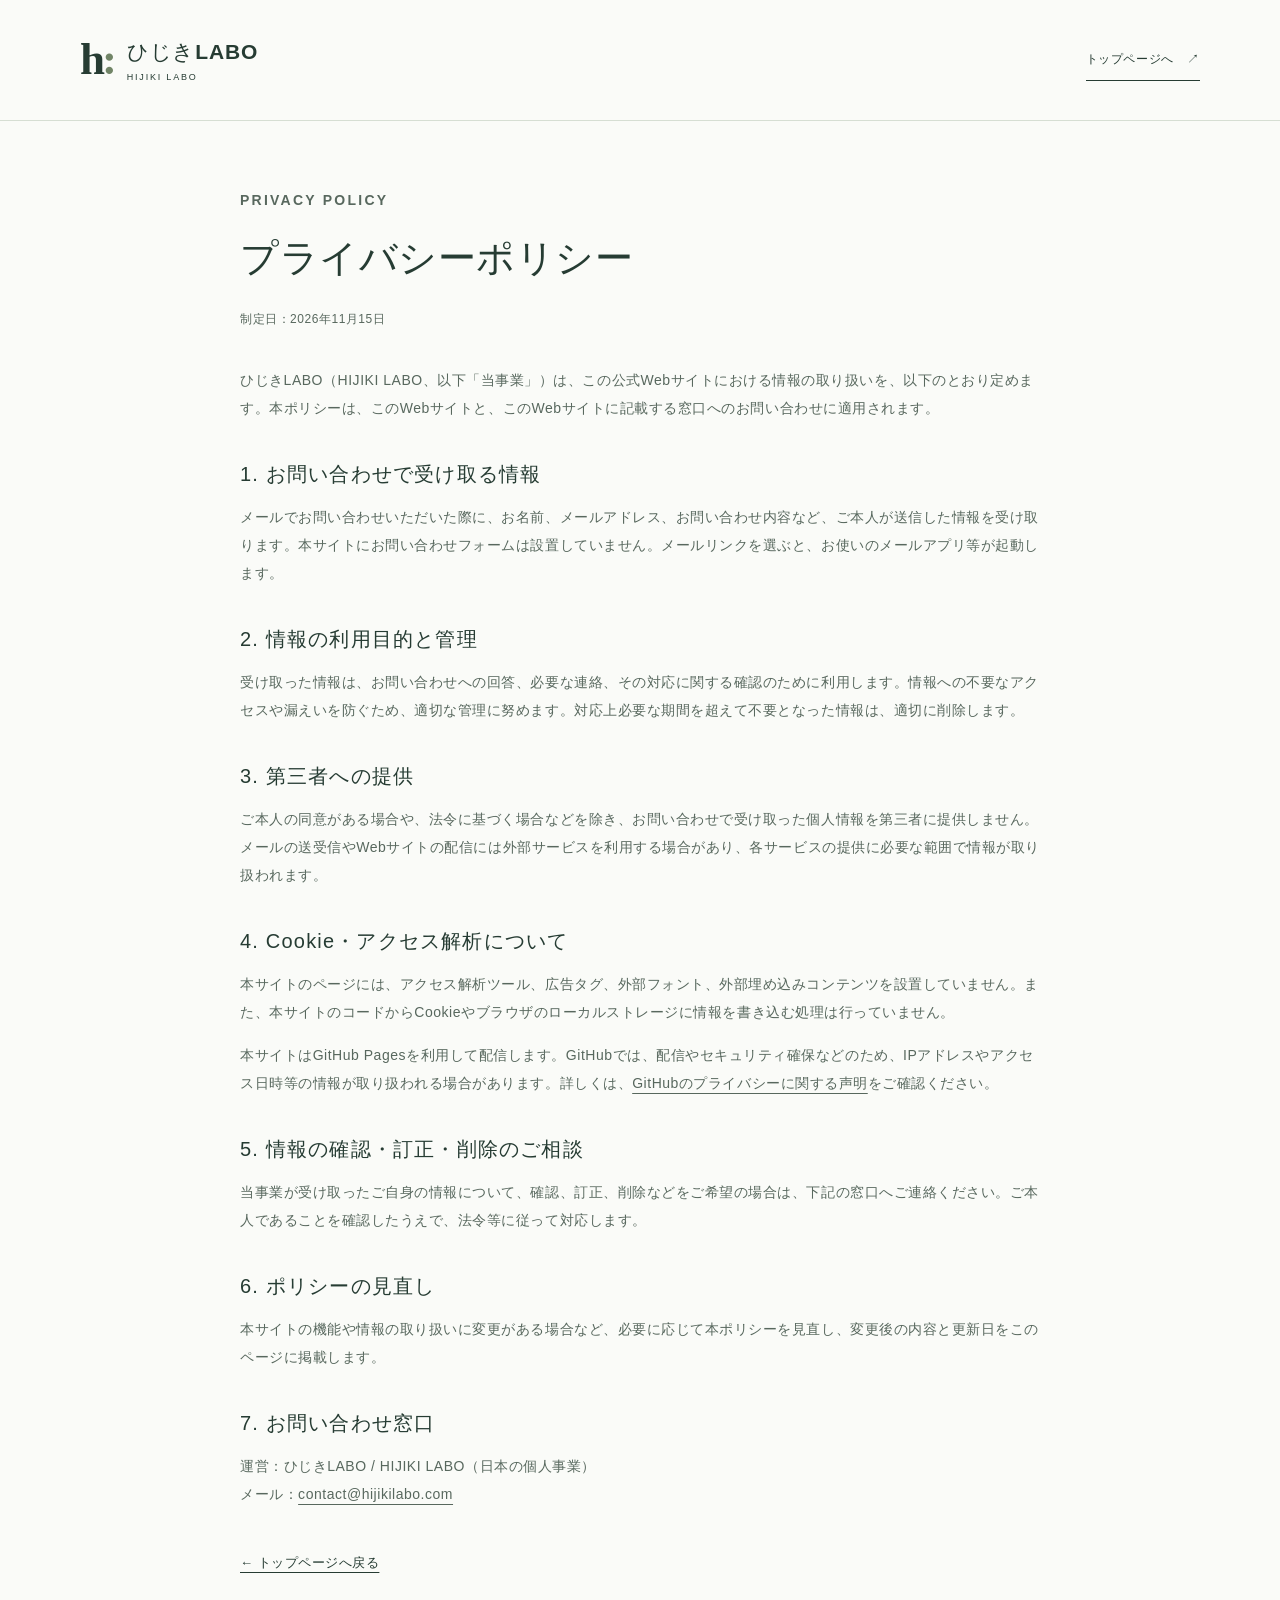
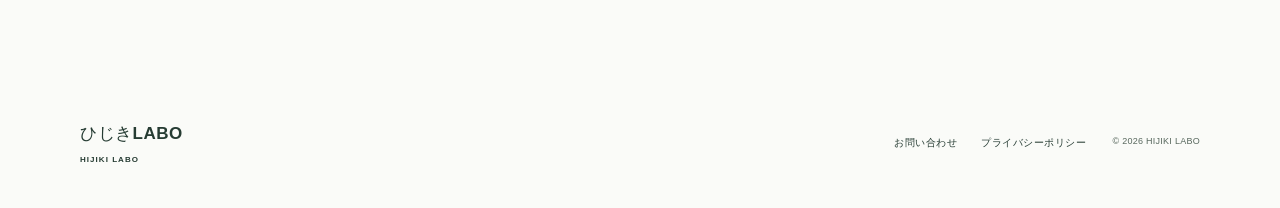
==== privacy.html @ 4cdedfa7 "Add official HIJIKI LABO website and manual Pages publishing" ====
<!doctype html>
<html lang="ja">
  <head>
    <meta charset="utf-8" />
    <meta name="viewport" content="width=device-width, initial-scale=1" />
    <meta name="color-scheme" content="light" />
    <title>プライバシーポリシー | ひじきLABO / HIJIKI LABO</title>
    <meta
      name="description"
      content="ひじきLABO公式Webサイトにおける、お問い合わせ情報、Cookie、アクセス解析の取り扱いについてご案内します。"
    />
    <link rel="canonical" href="https://hijikilabo.com/privacy.html" />
    <meta property="og:type" content="website" />
    <meta property="og:locale" content="ja_JP" />
    <meta property="og:site_name" content="ひじきLABO / HIJIKI LABO" />
    <meta property="og:title" content="プライバシーポリシー | ひじきLABO" />
    <meta
      property="og:description"
      content="公式Webサイトとお問い合わせ情報の取り扱いについて。"
    />
    <meta property="og:url" content="https://hijikilabo.com/privacy.html" />
    <meta property="og:image" content="https://hijikilabo.com/assets/og.png" />
    <link rel="icon" href="favicon.svg" type="image/svg+xml" />
    <link rel="stylesheet" href="assets/css/style.css" />
  </head>
  <body>
    <a class="skip-link" href="#main">本文へスキップ</a>
    <div class="document-header">
      <header class="site-header wrap">
        <a class="brand" href="./" aria-label="ひじきLABO トップページ"
          ><span class="brand-symbol" aria-hidden="true">h<span>:</span></span
          ><span>ひじきLABO<small>HIJIKI LABO</small></span></a
        >
        <nav aria-label="メインナビゲーション">
          <a href="./">トップページへ <span aria-hidden="true">↗</span></a>
        </nav>
      </header>
    </div>
    <main class="document wrap" id="main" tabindex="-1">
      <p class="eyebrow">PRIVACY POLICY</p>
      <h1>プライバシーポリシー</h1>
      <p class="updated">
        制定日：<time datetime="2026-11-15">2026年11月15日</time>
      </p>
      <p>
        ひじきLABO（HIJIKI
        LABO、以下「当事業」）は、この公式Webサイトにおける情報の取り扱いを、以下のとおり定めます。本ポリシーは、このWebサイトと、このWebサイトに記載する窓口へのお問い合わせに適用されます。
      </p>
      <h2>1. お問い合わせで受け取る情報</h2>
      <p>
        メールでお問い合わせいただいた際に、お名前、メールアドレス、お問い合わせ内容など、ご本人が送信した情報を受け取ります。本サイトにお問い合わせフォームは設置していません。メールリンクを選ぶと、お使いのメールアプリ等が起動します。
      </p>
      <h2>2. 情報の利用目的と管理</h2>
      <p>
        受け取った情報は、お問い合わせへの回答、必要な連絡、その対応に関する確認のために利用します。情報への不要なアクセスや漏えいを防ぐため、適切な管理に努めます。対応上必要な期間を超えて不要となった情報は、適切に削除します。
      </p>
      <h2>3. 第三者への提供</h2>
      <p>
        ご本人の同意がある場合や、法令に基づく場合などを除き、お問い合わせで受け取った個人情報を第三者に提供しません。メールの送受信やWebサイトの配信には外部サービスを利用する場合があり、各サービスの提供に必要な範囲で情報が取り扱われます。
      </p>
      <h2>4. Cookie・アクセス解析について</h2>
      <p>
        本サイトのページには、アクセス解析ツール、広告タグ、外部フォント、外部埋め込みコンテンツを設置していません。また、本サイトのコードからCookieやブラウザのローカルストレージに情報を書き込む処理は行っていません。
      </p>
      <p>
        本サイトはGitHub Pagesを利用して配信します。GitHubでは、配信やセキュリティ確保などのため、IPアドレスやアクセス日時等の情報が取り扱われる場合があります。詳しくは、<a href="https://docs.github.com/ja/site-policy/privacy-policies/github-general-privacy-statement">GitHubのプライバシーに関する声明</a>をご確認ください。
      </p>
      <h2>5. 情報の確認・訂正・削除のご相談</h2>
      <p>
        当事業が受け取ったご自身の情報について、確認、訂正、削除などをご希望の場合は、下記の窓口へご連絡ください。ご本人であることを確認したうえで、法令等に従って対応します。
      </p>
      <h2>6. ポリシーの見直し</h2>
      <p>
        本サイトの機能や情報の取り扱いに変更がある場合など、必要に応じて本ポリシーを見直し、変更後の内容と更新日をこのページに掲載します。
      </p>
      <h2>7. お問い合わせ窓口</h2>
      <p>
        運営：ひじきLABO / HIJIKI LABO（日本の個人事業）<br />メール：<a
          href="mailto:contact@hijikilabo.com"
          >contact@hijikilabo.com</a
        >
      </p>
      <a class="back-link" href="./">← トップページへ戻る</a>
    </main>
    <footer class="site-footer wrap">
      <a class="footer-brand" href="./"
        >ひじきLABO <small>HIJIKI LABO</small></a
      >
      <div class="footer-links">
        <a href="mailto:contact@hijikilabo.com">お問い合わせ</a
        ><a href="privacy.html" aria-current="page">プライバシーポリシー</a>
      </div>
      <small class="copyright">© 2026 HIJIKI LABO</small>
    </footer>
  </body>
</html>
---- assets/css/style.css ----
:root {
  --paper: #fafbf8;
  --white: #fff;
  --ink: #263c33;
  --muted: #58685e;
  --green: #466451;
  --line: #d6ded3;
  --wash: #eef2e9;
  --max: 1120px;
  font-family:
    -apple-system, BlinkMacSystemFont, "Hiragino Kaku Gothic ProN",
    "Hiragino Sans", "Yu Gothic", Meiryo, sans-serif;
  color: var(--ink);
  background: var(--paper);
  font-synthesis: none;
  text-rendering: optimizeLegibility;
}
* {
  box-sizing: border-box;
}
html {
  scroll-behavior: smooth;
  scroll-padding-top: 28px;
}
body {
  margin: 0;
  font-size: 15px;
  line-height: 1.95;
  letter-spacing: 0.035em;
}
a {
  color: inherit;
  text-underline-offset: 5px;
}
a:hover {
  color: #345840;
}
a:focus-visible {
  outline: 3px solid #466451;
  outline-offset: 6px;
  border-radius: 2px;
}
h1,
h2,
h3,
p {
  margin: 0;
}
h1,
h2,
h3 {
  font-weight: 500;
}
h2 {
  font-size: clamp(25px, 3vw, 36px);
  line-height: 1.65;
  letter-spacing: 0.06em;
}
h3 {
  font-size: 21px;
  line-height: 1.7;
}
.wrap {
  width: min(var(--max), calc(100% - 96px));
  margin-inline: auto;
}
.muted {
  color: var(--muted);
}
.eyebrow {
  font-size: 11px;
  font-weight: 600;
  letter-spacing: 0.16em;
  line-height: 1.6;
}
.skip-link {
  position: absolute;
  top: 12px;
  left: 16px;
  z-index: 10;
  padding: 8px 16px;
  background: var(--ink);
  color: white;
  transform: translateY(-180%);
}
.skip-link:focus {
  transform: none;
  color: white;
}
.site-header {
  min-height: 120px;
  display: flex;
  align-items: center;
  justify-content: space-between;
  gap: 30px;
}
.brand {
  display: flex;
  align-items: center;
  gap: 13px;
  text-decoration: none;
  font-size: 21px;
  font-weight: 600;
  line-height: 1.4;
  letter-spacing: 0.04em;
}
.brand small {
  display: block;
  font-size: 9px;
  letter-spacing: 0.2em;
  margin-top: 5px;
  font-weight: 500;
}
.brand-symbol {
  font-family: Georgia, serif;
  font-size: 45px;
  line-height: 1;
  letter-spacing: -0.07em;
}
.brand-symbol span {
  color: #718567;
}
.site-header nav {
  display: flex;
  align-items: center;
  gap: 30px;
  font-size: 12px;
}
.site-header nav a {
  text-decoration: none;
}
.site-header nav a:last-child {
  padding: 9px 0;
  border-bottom: 1px solid var(--ink);
}
.site-header nav span {
  margin-left: 10px;
}
.hero {
  position: relative;
  padding-top: 85px;
  display: grid;
  grid-template-columns: 1.2fr 1fr;
  column-gap: 30px;
}
.hero-copy {
  padding-bottom: 85px;
  position: relative;
  z-index: 1;
}
.hero .eyebrow {
  display: flex;
  align-items: center;
  gap: 10px;
}
.status-dot {
  width: 6px;
  height: 6px;
  border-radius: 50%;
  background: #6c805b;
}
.hero h1 {
  font-size: clamp(38px, 4.9vw, 62px);
  letter-spacing: 0.055em;
  line-height: 1.55;
  margin: 30px 0 23px;
  font-weight: 500;
  white-space: nowrap;
}
.period {
  color: #6d805e;
}
.hero-description {
  font-size: 14px;
  line-height: 2.15;
  color: var(--muted);
}
.text-link {
  display: inline-flex;
  align-items: center;
  gap: 46px;
  text-decoration: none;
  padding: 15px 0 8px;
  border-bottom: 1px solid #99a590;
  margin-top: 24px;
  font-size: 12px;
}
.hero-art {
  position: relative;
  height: 390px;
  align-self: center;
  margin-top: -38px;
  background: radial-gradient(
    ellipse at center,
    #e7eddf 0%,
    #f1f4ec 46%,
    transparent 72%
  );
  overflow: hidden;
}
.art-grid {
  position: absolute;
  inset: 25px;
  background-image:
    linear-gradient(#536d4420 1px, transparent 1px),
    linear-gradient(90deg, #536d4420 1px, transparent 1px);
  background-size: 34px 34px;
  mask-image: radial-gradient(ellipse, #000, transparent 69%);
}
.orbit {
  position: absolute;
  border: 1px solid #aebda6;
  border-radius: 50%;
  width: 280px;
  height: 280px;
  top: 44px;
  left: 50%;
  transform: translateX(-50%);
}
.orbit-two {
  width: 204px;
  height: 204px;
  top: 82px;
  border-color: #b3c0a9;
}
.art-core {
  position: absolute;
  inset: 0;
  display: flex;
  justify-content: center;
  align-items: center;
  font-family: Georgia, serif;
  font-size: 114px;
  letter-spacing: -0.075em;
  padding-bottom: 32px;
  color: #4c6542;
}
.art-core span {
  color: #7e906b;
}
.art-dot {
  position: absolute;
  width: 12px;
  height: 12px;
  border-radius: 50%;
  background: #708360;
}
.dot-one {
  top: 89px;
  left: calc(50% + 95px);
}
.dot-two {
  top: 282px;
  left: calc(50% - 102px);
  width: 8px;
  height: 8px;
  background: #a3b298;
}
.art-label {
  position: absolute;
  bottom: 52px;
  left: 0;
  right: 0;
  text-align: center;
  font-size: 9px;
  letter-spacing: 0.22em;
  color: var(--green);
}
.art-index {
  position: absolute;
  right: 14px;
  top: 14px;
  font-size: 8px;
  letter-spacing: 0.16em;
  color: var(--muted);
}
.hero-bottom {
  grid-column: 1/-1;
  display: flex;
  justify-content: space-between;
  padding: 20px 0;
  border-top: 1px solid var(--line);
  font-size: 10px;
  color: var(--muted);
}
.section {
  padding-top: 104px;
  padding-bottom: 104px;
  display: grid;
  grid-template-columns: 1fr 2.2fr;
  gap: 40px;
}
.section-label {
  padding-top: 13px;
  display: flex;
  align-items: baseline;
  gap: 16px;
}
.section-number {
  font-size: 10px;
  color: var(--muted);
}
.section-label .eyebrow {
  font-size: 10px;
}
.prose {
  max-width: 625px;
  margin-top: 28px;
  color: var(--muted);
  font-size: 14px;
}
.prose p + p {
  margin-top: 16px;
}
.business-info {
  margin: 38px 0 0;
  font-size: 12px;
}
.business-info > div {
  display: grid;
  grid-template-columns: 105px 1fr;
  gap: 16px;
  padding: 14px 0;
  border-bottom: 1px solid var(--line);
}
.business-info > div:first-child {
  border-top: 1px solid var(--line);
}
dt {
  color: var(--muted);
}
dd {
  margin: 0;
  overflow-wrap: anywhere;
}
dd a {
  text-decoration: none;
}
.activities {
  background: var(--wash);
  padding: 85px 0 92px;
}
.section-heading {
  display: flex;
  justify-content: space-between;
  align-items: flex-end;
  gap: 24px;
  margin-bottom: 48px;
}
.section-heading h2 {
  font-size: 29px;
  margin-top: 15px;
}
.section-heading > p {
  font-size: 12px;
  color: var(--muted);
}
.activity-list {
  display: grid;
  grid-template-columns: repeat(3, 1fr);
  gap: 38px;
}
.activity-list article {
  position: relative;
  padding-top: 21px;
  border-top: 1px solid #bdc9b6;
  padding-bottom: 42px;
}
.activity-number {
  font-size: 9px;
  letter-spacing: 0.13em;
  color: var(--muted);
}
.activity-list h3 {
  margin: 24px 0 16px;
}
.activity-list p {
  font-size: 13px;
  color: var(--muted);
  line-height: 2.05;
}
.activity-mark {
  position: absolute;
  bottom: 0;
  right: 0;
  font-size: 23px;
  color: var(--green);
}
.section-intro {
  margin-top: 25px;
  color: var(--muted);
  font-size: 14px;
}
.principles {
  margin-top: 34px;
}
.principles article {
  display: flex;
  gap: 24px;
  border-top: 1px solid var(--line);
  padding: 26px 0;
}
.principles article:last-child {
  padding-bottom: 0;
}
.principles article > span {
  font-size: 10px;
  color: var(--muted);
  padding-top: 6px;
}
.principles h3 {
  font-size: 17px;
  margin-bottom: 9px;
}
.principles p {
  color: var(--muted);
  font-size: 13px;
  max-width: 580px;
}
.contact {
  background: #e9eee3;
  border-top: 1px solid var(--line);
  border-bottom: 1px solid var(--line);
}
.contact-inner {
  text-align: center;
  padding: 70px 0 68px;
}
.contact h2 {
  font-size: 29px;
  margin: 14px 0 20px;
}
.contact-inner > p:not(.eyebrow) {
  color: var(--muted);
  font-size: 13px;
}
.email-link {
  display: inline-flex;
  align-items: center;
  justify-content: center;
  gap: 35px;
  text-decoration: none;
  border-bottom: 1px solid #9eaf92;
  font-size: clamp(18px, 3vw, 29px);
  letter-spacing: 0.015em;
  line-height: 1.6;
  padding: 17px 0 10px;
  margin: 3px 0 22px;
}
.email-link span {
  font-size: 24px;
}
.contact-inner p.contact-note {
  font-size: 10px;
  line-height: 1.9;
}
.mobile-break {
  display: none;
}
.site-footer {
  min-height: 132px;
  display: flex;
  align-items: center;
  justify-content: space-between;
  gap: 26px;
}
.footer-brand {
  font-size: 17px;
  font-weight: 600;
  text-decoration: none;
}
.footer-brand small {
  font-size: 8px;
  letter-spacing: 0.13em;
  display: block;
  margin-top: 2px;
}
.footer-links {
  display: flex;
  gap: 24px;
  font-size: 10px;
  margin-left: auto;
}
.footer-links a {
  text-decoration: none;
}
.copyright {
  color: var(--muted);
  font-size: 9px;
  letter-spacing: 0.03em;
}
.document {
  max-width: 800px;
  padding-block: 65px 100px;
}
.document .eyebrow {
  margin-bottom: 16px;
}
.document h1 {
  font-size: clamp(27px, 4vw, 38px);
  font-weight: 500;
  line-height: 1.5;
}
.document .updated {
  font-size: 12px;
  color: var(--muted);
  margin: 20px 0 35px;
}
.document h2 {
  font-size: 20px;
  margin: 36px 0 12px;
}
.document p,
.document li {
  font-size: 14px;
  line-height: 2;
  color: var(--muted);
}
.document p + p {
  margin-top: 15px;
}
.document ul {
  padding-left: 1.5em;
}
.document .back-link {
  display: inline-block;
  margin-top: 42px;
  font-size: 13px;
}
.document a {
  overflow-wrap: anywhere;
}
.document-header {
  border-bottom: 1px solid var(--line);
}
.error-page {
  min-height: 52vh;
}
.error-number {
  font-family: Georgia, serif;
  font-size: 85px;
  color: var(--green);
  letter-spacing: 0;
  line-height: 1.2;
  margin-bottom: 25px;
}
@media (min-width: 1500px) {
  .hero {
    padding-top: 100px;
  }
  .hero-copy {
    padding-bottom: 100px;
  }
}
@media (max-width: 900px) {
  .wrap {
    width: calc(100% - 64px);
  }
  .site-header nav {
    gap: 18px;
    font-size: 11px;
  }
  .hero {
    column-gap: 0;
    grid-template-columns: 1.25fr 1fr;
    padding-top: 65px;
  }
  .hero h1 {
    font-size: clamp(36px, 5.1vw, 49px);
  }
  .hero-art {
    height: 330px;
  }
  .orbit {
    width: 230px;
    height: 230px;
    top: 35px;
  }
  .orbit-two {
    width: 168px;
    height: 168px;
    top: 66px;
  }
  .art-core {
    font-size: 95px;
    padding-bottom: 29px;
  }
  .dot-one {
    top: 73px;
    left: calc(50% + 78px);
  }
  .dot-two {
    top: 229px;
    left: calc(50% - 85px);
  }
  .art-label {
    bottom: 40px;
    font-size: 8px;
  }
  .section {
    grid-template-columns: 1fr 3fr;
    gap: 25px;
  }
  .section-label {
    gap: 8px;
  }
  .section-label .eyebrow {
    font-size: 9px;
    letter-spacing: 0.1em;
  }
  .activity-list {
    gap: 26px;
  }
  .site-footer {
    flex-wrap: wrap;
    padding-block: 30px;
    gap: 20px;
  }
  .copyright {
    width: 100%;
    text-align: right;
  }
  .hero-description {
    font-size: 13px;
  }
}
@media (max-width: 640px) {
  body {
    font-size: 14px;
  }
  .wrap {
    width: calc(100% - 40px);
  }
  .site-header {
    min-height: 100px;
    align-items: flex-start;
    padding-top: 22px;
    gap: 14px;
    flex-wrap: wrap;
    padding-bottom: 17px;
  }
  .brand {
    font-size: 18px;
    gap: 10px;
  }
  .brand-symbol {
    font-size: 37px;
  }
  .brand small {
    font-size: 8px;
    margin-top: 4px;
  }
  .site-header nav {
    width: 100%;
    justify-content: space-between;
    gap: 12px;
    margin-top: 8px;
    font-size: 10px;
  }
  .site-header nav a:last-child {
    padding: 0;
    border: 0;
  }
  .site-header nav span {
    margin-left: 3px;
  }
  .hero {
    padding-top: 44px;
    grid-template-columns: 1fr;
    gap: 0;
  }
  .hero .eyebrow {
    font-size: 9px;
    letter-spacing: 0.12em;
  }
  .hero h1 {
    font-size: clamp(34px, 9vw, 54px);
    margin: 23px 0 21px;
    line-height: 1.6;
  }
  .hero-description {
    font-size: 12px;
    line-height: 2.2;
  }
  .desktop-break {
    display: none;
  }
  .hero-copy {
    padding-bottom: 0;
  }
  .text-link {
    font-size: 11px;
    margin-top: 16px;
    gap: 55px;
  }
  .hero-art {
    height: 245px;
    width: 100%;
    max-width: 340px;
    justify-self: center;
    margin: 25px 0 16px;
  }
  .orbit {
    width: 188px;
    height: 188px;
    top: 10px;
  }
  .orbit-two {
    width: 136px;
    height: 136px;
    top: 36px;
  }
  .art-core {
    font-size: 83px;
    padding-bottom: 38px;
  }
  .dot-one {
    top: 40px;
    left: calc(50% + 64px);
    width: 9px;
    height: 9px;
  }
  .dot-two {
    top: 172px;
    left: calc(50% - 69px);
    width: 6px;
    height: 6px;
  }
  .art-label {
    bottom: 21px;
  }
  .art-index {
    top: 1px;
    right: 0;
    font-size: 7px;
  }
  .hero-bottom {
    font-size: 8px;
    gap: 12px;
    padding: 16px 0;
    align-items: center;
  }
  .hero-bottom span:last-child {
    text-align: right;
    max-width: 155px;
  }
  .section {
    display: block;
    padding-block: 62px;
  }
  .section-label {
    padding: 0;
    margin-bottom: 27px;
    gap: 14px;
  }
  .section-label .eyebrow {
    font-size: 10px;
  }
  .section h2 {
    font-size: 26px;
  }
  .prose {
    font-size: 13px;
    margin-top: 24px;
  }
  .business-info {
    margin-top: 28px;
    font-size: 11px;
  }
  .business-info > div {
    grid-template-columns: 68px 1fr;
    gap: 12px;
  }
  .business-info .muted {
    display: block;
    font-size: 10px;
  }
  .activities {
    padding-block: 56px;
  }
  .section-heading {
    display: block;
    margin-bottom: 30px;
  }
  .section-heading h2 {
    font-size: 25px;
    margin-top: 12px;
  }
  .section-heading > p {
    margin-top: 16px;
    font-size: 12px;
  }
  .activity-list {
    grid-template-columns: 1fr;
    gap: 28px;
  }
  .activity-list article {
    padding: 19px 0 23px;
  }
  .activity-list h3 {
    font-size: 20px;
    margin: 16px 0 12px;
  }
  .activity-list h3 br {
    display: none;
  }
  .activity-list p {
    font-size: 12px;
    padding-right: 25px;
  }
  .activity-mark {
    bottom: 0;
    font-size: 20px;
  }
  .section-intro {
    font-size: 12px;
    line-height: 2;
  }
  .principles {
    margin-top: 27px;
  }
  .principles article {
    gap: 17px;
    padding: 22px 0;
  }
  .principles h3 {
    font-size: 16px;
  }
  .principles p {
    font-size: 12px;
  }
  .contact-inner {
    padding-block: 52px;
  }
  .contact h2 {
    font-size: 26px;
    margin: 13px 0 18px;
  }
  .mobile-break {
    display: block;
  }
  .email-link {
    font-size: clamp(16px, 4.8vw, 25px);
    gap: 15px;
    margin-top: 8px;
  }
  .email-link span {
    font-size: 21px;
  }
  .contact-inner p.contact-note {
    font-size: 10px;
  }
  .site-footer {
    min-height: 160px;
    gap: 24px;
    padding-block: 28px;
    align-items: flex-start;
  }
  .footer-brand {
    font-size: 16px;
  }
  .footer-links {
    font-size: 9px;
    display: flex;
    flex-direction: column;
    gap: 9px;
  }
  .copyright {
    font-size: 8px;
  }
  .document {
    padding-block: 44px 65px;
  }
  .document h1 {
    font-size: 26px;
  }
  .document h2 {
    font-size: 19px;
  }
  .document p,
  .document li {
    font-size: 13px;
  }
  .error-number {
    font-size: 70px;
  }
}
@media (prefers-reduced-motion: reduce) {
  html {
    scroll-behavior: auto;
  }
  *,
  *::before,
  *::after {
    animation: none !important;
    transition: none !important;
  }
}
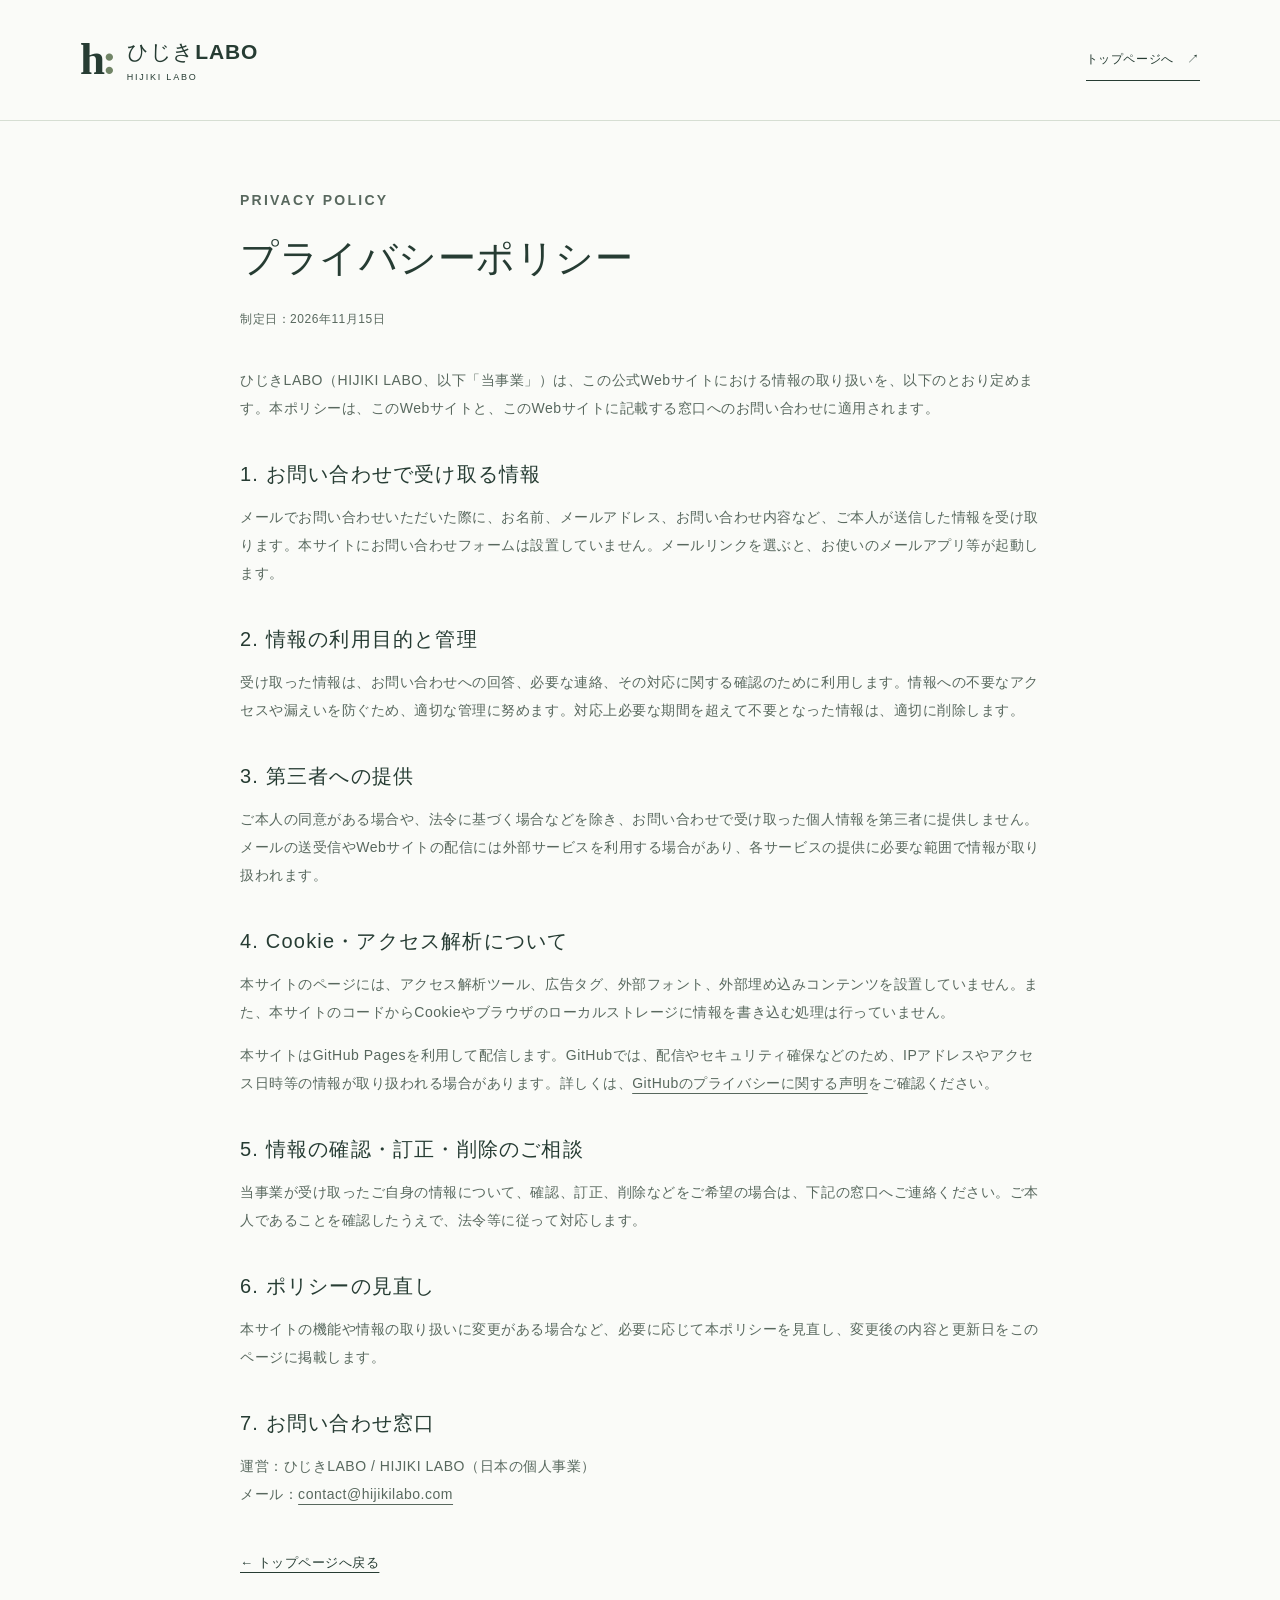
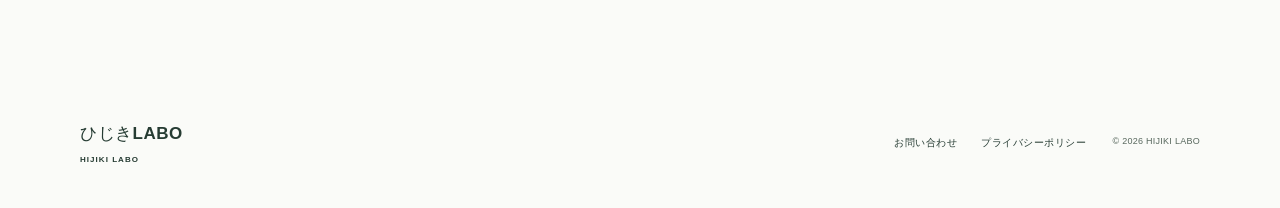
==== commit c3a521e1: "Keep privacy establishment date in readable page text" ====
--- a/privacy.html
+++ b/privacy.html
@@ -39,9 +39,7 @@
     <main class="document wrap" id="main" tabindex="-1">
       <p class="eyebrow">PRIVACY POLICY</p>
       <h1>プライバシーポリシー</h1>
-      <p class="updated">
-        制定日：<time datetime="2026-11-15">2026年11月15日</time>
-      </p>
+      <p class="updated">制定日：2026年11月15日</p>
       <p>
         ひじきLABO（HIJIKI
         LABO、以下「当事業」）は、この公式Webサイトにおける情報の取り扱いを、以下のとおり定めます。本ポリシーは、このWebサイトと、このWebサイトに記載する窓口へのお問い合わせに適用されます。
--- a/assets/css/style.css
+++ b/assets/css/style.css
@@ -187,92 +187,19 @@
 }
 .hero-art {
   position: relative;
+  display: flex;
+  align-items: center;
+  justify-content: center;
   height: 390px;
   align-self: center;
   margin-top: -38px;
-  background: radial-gradient(
-    ellipse at center,
-    #e7eddf 0%,
-    #f1f4ec 46%,
-    transparent 72%
-  );
-  overflow: hidden;
-}
-.art-grid {
-  position: absolute;
-  inset: 25px;
-  background-image:
-    linear-gradient(#536d4420 1px, transparent 1px),
-    linear-gradient(90deg, #536d4420 1px, transparent 1px);
-  background-size: 34px 34px;
-  mask-image: radial-gradient(ellipse, #000, transparent 69%);
-}
-.orbit {
-  position: absolute;
-  border: 1px solid #aebda6;
-  border-radius: 50%;
-  width: 280px;
-  height: 280px;
-  top: 44px;
-  left: 50%;
-  transform: translateX(-50%);
-}
-.orbit-two {
-  width: 204px;
-  height: 204px;
-  top: 82px;
-  border-color: #b3c0a9;
-}
-.art-core {
-  position: absolute;
-  inset: 0;
-  display: flex;
-  justify-content: center;
-  align-items: center;
-  font-family: Georgia, serif;
-  font-size: 114px;
-  letter-spacing: -0.075em;
-  padding-bottom: 32px;
-  color: #4c6542;
-}
-.art-core span {
-  color: #7e906b;
-}
-.art-dot {
-  position: absolute;
-  width: 12px;
-  height: 12px;
-  border-radius: 50%;
-  background: #708360;
-}
-.dot-one {
-  top: 89px;
-  left: calc(50% + 95px);
-}
-.dot-two {
-  top: 282px;
-  left: calc(50% - 102px);
-  width: 8px;
-  height: 8px;
-  background: #a3b298;
-}
-.art-label {
-  position: absolute;
-  bottom: 52px;
-  left: 0;
-  right: 0;
-  text-align: center;
-  font-size: 9px;
-  letter-spacing: 0.22em;
-  color: var(--green);
-}
-.art-index {
-  position: absolute;
-  right: 14px;
-  top: 14px;
-  font-size: 8px;
-  letter-spacing: 0.16em;
-  color: var(--muted);
+}
+.hero-layers {
+  display: block;
+  width: 100%;
+  height: auto;
+  max-height: 100%;
+  object-fit: contain;
 }
 .hero-bottom {
   grid-column: 1/-1;
@@ -404,13 +331,23 @@
   padding-bottom: 0;
 }
 .principles article > span {
-  font-size: 10px;
-  color: var(--muted);
-  padding-top: 6px;
+  display: inline-flex;
+  flex: 0 0 44px;
+  height: 44px;
+  align-items: center;
+  justify-content: center;
+  border: 1px solid var(--line);
+  border-radius: 50%;
+  background: var(--wash);
+  color: var(--green);
+  font-size: 23px;
+  line-height: 1;
+  letter-spacing: 0;
 }
 .principles h3 {
   font-size: 17px;
   margin-bottom: 9px;
+  text-wrap: balance;
 }
 .principles p {
   color: var(--muted);
@@ -571,32 +508,6 @@
   .hero-art {
     height: 330px;
   }
-  .orbit {
-    width: 230px;
-    height: 230px;
-    top: 35px;
-  }
-  .orbit-two {
-    width: 168px;
-    height: 168px;
-    top: 66px;
-  }
-  .art-core {
-    font-size: 95px;
-    padding-bottom: 29px;
-  }
-  .dot-one {
-    top: 73px;
-    left: calc(50% + 78px);
-  }
-  .dot-two {
-    top: 229px;
-    left: calc(50% - 85px);
-  }
-  .art-label {
-    bottom: 40px;
-    font-size: 8px;
-  }
   .section {
     grid-template-columns: 1fr 3fr;
     gap: 25px;
@@ -694,45 +605,11 @@
     gap: 55px;
   }
   .hero-art {
-    height: 245px;
+    height: 200px;
     width: 100%;
     max-width: 340px;
     justify-self: center;
     margin: 25px 0 16px;
-  }
-  .orbit {
-    width: 188px;
-    height: 188px;
-    top: 10px;
-  }
-  .orbit-two {
-    width: 136px;
-    height: 136px;
-    top: 36px;
-  }
-  .art-core {
-    font-size: 83px;
-    padding-bottom: 38px;
-  }
-  .dot-one {
-    top: 40px;
-    left: calc(50% + 64px);
-    width: 9px;
-    height: 9px;
-  }
-  .dot-two {
-    top: 172px;
-    left: calc(50% - 69px);
-    width: 6px;
-    height: 6px;
-  }
-  .art-label {
-    bottom: 21px;
-  }
-  .art-index {
-    top: 1px;
-    right: 0;
-    font-size: 7px;
   }
   .hero-bottom {
     font-size: 8px;
@@ -823,6 +700,11 @@
     gap: 17px;
     padding: 22px 0;
   }
+  .principles article > span {
+    flex-basis: 36px;
+    height: 36px;
+    font-size: 21px;
+  }
   .principles h3 {
     font-size: 16px;
   }
